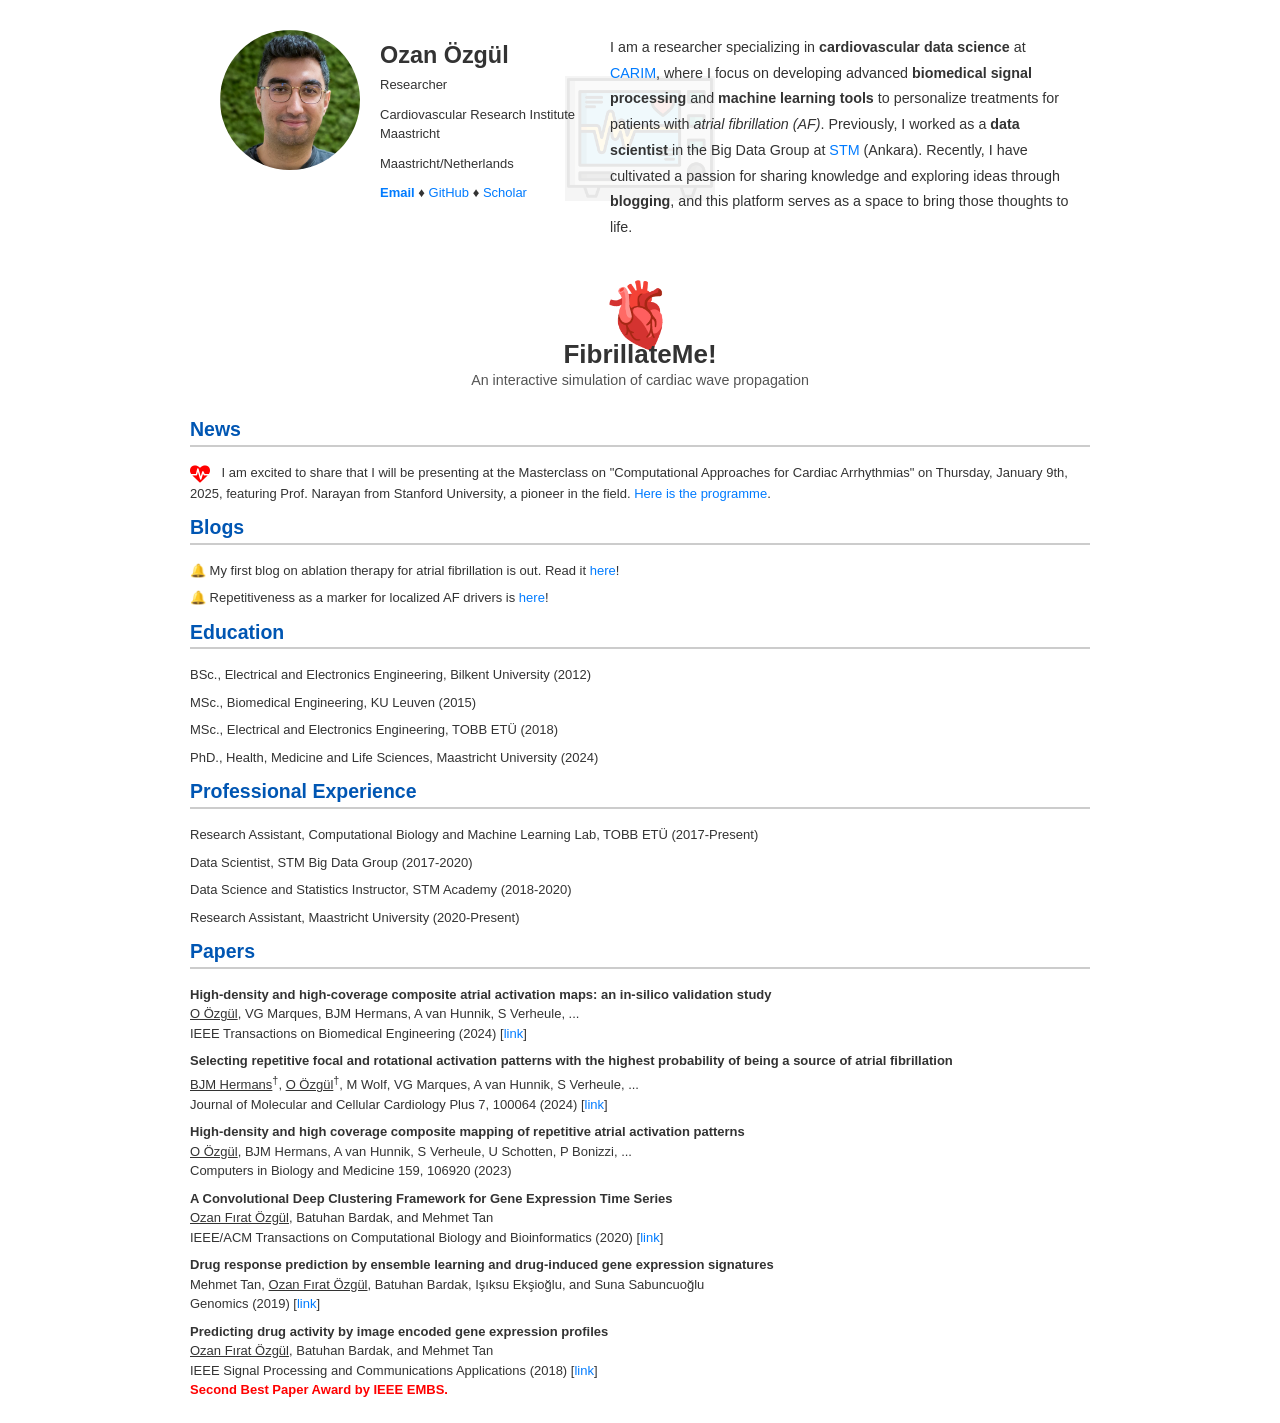
==== index.html @ d7123b3d "Update index.html" ====
<!DOCTYPE html>
<html lang="en">
<head>
    <meta charset="utf-8">
    <meta name="viewport" content="width=device-width, initial-scale=1">
    <title>Ozan Özgül</title>
    <link rel="shortcut icon" href="/favicon.ico" type="image/x-icon">
    <link rel="icon" href="/favicon.png" type="image/png">
    <link href="style.css" type="text/css" rel="stylesheet">
    <link rel="stylesheet" href="https://cdnjs.cloudflare.com/ajax/libs/font-awesome/4.7.0/css/font-awesome.min.css">

    <!-- Cache Control Meta Tags -->
    <meta http-equiv='cache-control' content='no-cache'>
    <meta http-equiv='expires' content='0'>
    <meta http-equiv='pragma' content='no-cache'>

    <style>
        body {
            font-family: Arial, sans-serif;
            line-height: 1.6;
            margin: 0;
            padding: 0;
            color: #333;
            background-color: #fff;
        }

        .container {
            width: 90%;
            max-width: 900px;
            margin: auto;
            overflow: hidden;
            padding: 10px 15px;
            position: relative;
        }

        header {
            display: flex;
            align-items: flex-start;
            justify-content: space-between;
            margin-bottom: 15px;
            border-radius: 8px;
            padding: 20px;
            background: url('9340015.png') no-repeat center center;
            background-size: 150px;
            background-blend-mode: lighten;
            background-color: rgba(255, 255, 255, 0.9);
            position: relative;
        }

        .profile_pic img {
            border-radius: 50%;
            width: 140px;
            height: 140px;
            object-fit: cover;
            margin-right: 20px;
        }

        .intro-left {
            display: flex;
            flex-direction: column;
            align-items: flex-start;
            flex: 1;
        }

        h1 {
            color: #333;
            font-size: 1.8em;
            margin-bottom: 5px;
        }

        p {
            margin: 5px 0;
        }

        a {
            color: #007bff;
            text-decoration: none;
        }

        a:hover {
            text-decoration: underline;
        }

        .intro-right {
            flex: 2;
            font-size: 1.1em;
            line-height: 1.8;
        }

        .sections h2 {
            color: #0056b3;
            border-bottom: 2px solid #ccc;
            padding-bottom: 5px;
            margin-top: 15px;
        }

        ul.bullet {
            list-style-type: none;
            padding-left: 0;
        }

        ul.bullet li {
            margin-bottom: 8px;
        }

        .news-icon {
            font-size: 20px;
            color: #ff0000;
            vertical-align: middle;
            margin-right: 8px;
        }

        .via {
            font-weight: bold;
        }

        /* Separator Styling */
        hr.section-divider {
            border: none;
            height: 5px;
            background-color: #007bff;
            margin: 20px 0;
        }
        

        /* Responsive Design for Smaller Screens */
        @media (max-width: 768px) {
            header {
                flex-direction: column;
                text-align: center;
            }

            .profile_pic img {
                width: 120px;
                height: 120px;
                margin-right: 0;
                margin-bottom: 15px;
            }

            .intro-left {
                text-align: center;
            }

            .intro-right {
                text-align: center;
                margin-top: 15px;
            }
        }
    </style>
</head>

<body>
<div class="container">
<header>
    <div class="profile_pic">
        <img src="1669374366018.jpeg" alt="Ozan Fırat Özgül Photo">
    </div>
    <div class="intro-left">
        <h1>Ozan Özgül</h1>
        <p>Researcher</p>
        <p>Cardiovascular Research Institute Maastricht</p>
        <p>Maastricht/Netherlands</p>
        <p>
            <a href="mailto:ozanfiratozgul@gmail.com"><span class="via">Email</span></a> ♦ 
            <a href="https://github.com/ozanfiratozgul">GitHub</a> ♦ 
            <a href="https://scholar.google.com/citations?user=QaXNAK4AAAAJ&hl=en&oi=ao">Scholar</a>
        </p>
    </div>
    <div class="intro-right">
        <p>
            I am a researcher specializing in <strong>cardiovascular data science</strong> at 
            <a href="https://www.carimmaastricht.nl/" target="_blank" rel="noopener">CARIM</a>, where I focus on developing advanced <strong>biomedical signal processing</strong> and 
            <strong>machine learning tools</strong> to personalize treatments for patients with <em>atrial fibrillation (AF)</em>. 
            Previously, I worked as a <strong>data scientist</strong> in the Big Data Group at 
            <a href="https://www.stm.com.tr/en/" target="_blank" rel="noopener">STM</a> (Ankara). Recently, I have cultivated a passion for sharing knowledge and exploring ideas 
            through <strong>blogging</strong>, and this platform serves as a space to bring those thoughts to life.
        </p>
    </div>
</header>

<div class="sections">

    <div style="text-align: center; margin: 40px 0 30px 0;">
      <a href="excitable_cells.html" target="_blank" rel="noopener" style="text-decoration: none;">
        <div style="font-size: 64px; color: crimson; animation: pulse 1.5s infinite; margin-bottom: 20px;">
          🫀
        </div>
        <div style="font-size: 2em; color: #333; font-weight: bold;">
          FibrillateMe!
        </div>
        <div style="font-size: 1.1em; color: #555; margin-top: 6px;">
          An interactive simulation of cardiac wave propagation
        </div>
      </a>
    </div>
    
    <style>
    @keyframes pulse {
      0% { transform: scale(1); }
      50% { transform: scale(1.12); }
      100% { transform: scale(1); }
    }
    </style>

    
    <style>
    @keyframes pulse {
      0% { transform: scale(1); }
      50% { transform: scale(1.1); }
      100% { transform: scale(1); }
    }
    </style>

    
    <h2 id="news"><strong>News</strong></h2>

    <ul class="bullet">
        <li>
            <i class="fa fa-heartbeat news-icon" aria-hidden="true"></i>
            I am excited to share that I will be presenting at the Masterclass on "Computational Approaches for Cardiac Arrhythmias" on Thursday, January 9th, 2025, featuring 
            Prof. Narayan from Stanford University, a pioneer in the field. 
            <a href="masterclassAmsterdamUMC.png" target="_blank" rel="noopener">Here is the programme</a>.
        </li>
        
    </ul>

    <h2 id="blogs"><strong>Blogs</strong></h2>
    <ul class="bullet">
        <li>
            🔔 My first blog on ablation therapy for atrial fibrillation is out. Read it 
            <a href="https://personalizeaf.net/a-better-target/" target="_blank" rel="noopener">here</a>!
        </li>
        <li>
            🔔 Repetitiveness as a marker for localized AF drivers is 
            <a href="https://personalizeaf.net/localized-af-drivers/" target="_blank" rel="noopener">here</a>!
        </li>

        <!--

        <li>
            🔔 Read my blog on 
            <a href="panpsychism_blog.html">Panpsychism: A Curious Perspective on Consciousness</a>. 
            A thought from my early dive into the philosophy of science.
        </li>
    </ul>
-->


    
    <h2 id="education"><strong>Education</strong></h2>
    <ul class="bullet">
        <li>BSc., Electrical and Electronics Engineering, Bilkent University (2012)</li>
        <li>MSc., Biomedical Engineering, KU Leuven (2015)</li>
        <li>MSc., Electrical and Electronics Engineering, TOBB ET&Uuml; (2018)</li>
        <li>PhD., Health, Medicine and Life Sciences, Maastricht University (2024)</li>
    </ul>

    <h2 id="experience"><strong>Professional Experience</strong></h2>
    <ul class="bullet">
        <li>Research Assistant, Computational Biology and Machine Learning Lab, TOBB ETÜ (2017-Present)</li>
        <li>Data Scientist, STM Big Data Group (2017-2020)</li>
        <li>Data Science and Statistics Instructor, STM Academy (2018-2020)</li>
        <li>Research Assistant, Maastricht University (2020-Present)</li>
    </ul>

    <h2 id="papers"><strong>Papers</strong></h2>
    <ul class="bullet">
        <li><strong>High-density and high-coverage composite atrial activation maps: an in-silico validation study</strong><br />
        <u>O Özgül</u>, VG Marques, BJM Hermans, A van Hunnik, S Verheule, ...<br />
        IEEE Transactions on Biomedical Engineering (2024) [<a href="https://ieeexplore.ieee.org/abstract/document/10623671" target="_self">link</a>]</li>

        <li><strong>Selecting repetitive focal and rotational activation patterns with the highest probability of being a source of atrial fibrillation</strong><br />
        <u>BJM Hermans</u><sup>†</sup>, <u>O Özgül</u><sup>†</sup>, M Wolf, VG Marques, A van Hunnik, S Verheule, ...<br />
        Journal of Molecular and Cellular Cardiology Plus 7, 100064 (2024) [<a href="https://www.sciencedirect.com/science/article/pii/S2772976124000047" target="_self">link</a>]</li>

        <li><strong>High-density and high coverage composite mapping of repetitive atrial activation patterns</strong><br />
        <u>O Özgül</u>, BJM Hermans, A van Hunnik, S Verheule, U Schotten, P Bonizzi, ...<br />
        Computers in Biology and Medicine 159, 106920 (2023)</li>

        <li><strong>A Convolutional Deep Clustering Framework for Gene Expression Time Series</strong><br />
        <u>Ozan Fırat &Ouml;zg&uuml;l</u>, Batuhan Bardak, and Mehmet Tan<br />
        IEEE/ACM Transactions on Computational Biology and Bioinformatics (2020) [<a href="https://ieeexplore.ieee.org/abstract/document/9075435" target="_self">link</a>]</li>

        <li><strong>Drug response prediction by ensemble learning and drug-induced gene expression signatures</strong><br />
        Mehmet Tan, <u>Ozan Fırat &Ouml;zg&uuml;l</u>, Batuhan Bardak, Işıksu Ekşioğlu, and Suna Sabuncuoğlu<br />
        Genomics (2019) [<a href="https://www.sciencedirect.com/science/article/pii/S0888754318302416" target="_self">link</a>]</li>

        <li><strong>Predicting drug activity by image encoded gene expression profiles</strong><br />
        <u>Ozan Fırat &Ouml;zg&uuml;l</u>, Batuhan Bardak, and Mehmet Tan<br />
        IEEE Signal Processing and Communications Applications (2018) [<a href="https://ieeexplore.ieee.org/abstract/document/8404799" target="_self">link</a>]<br />
        <strong style="color: red;">Second Best Paper Award by IEEE EMBS.</strong></li>
    </ul>


</div>
</div>
</body>
</html>
---- style.css ----
body {
    color: #000;
    font-family: "Arial",Verdana,sans-serif;
    font-weight: normal;
    background-color: #fff;
}

input:focus {outline:none !important;}
  
a {
  color:#07C;
  text-decoration:none;
  transition: color .2s ease;
}
  
a:hover {
  text-decoration: underline;
}

.container{
    width: 600px;
    font-size: 13px;
    margin: 0 auto;
    vertical-align: middle;
    text-align: left;
    overflow: hidden;
    margin-bottom: .5em;
    line-height: 1.5em;
    padding-bottom:2em
}
  
name {
    font-size: 1.6em;
    line-height:1em;
}
  
#intro-text {
  margin-top: 3em;
  margin-bottom:2em;  
  text-align: left;
  display: block;
}

.profile_pic img{
    width: 152px;
    border-radius: 1%;
    margin: 0px 0px 0px 10px;
    float: right;
    height: auto;
    padding: 0px;
}

.sections {
  /*overflow: hidden;*/
  padding-left: 0em;
  padding-right: 0em;
  margin-top: 1em;
}

.subsection {
  color: #000;
  font-size: 1.1em;
  font-weight:bold;
}

.subsection a {
  color: #000;
  text-decoration: none;
  font-size: 1em;
}

.subsection a:hover {
  color: #000;
  text-decoration: none;
  font-size: 1em;
}

.breadcrumb {
  /*margin-bottom: 2em;*/
  /* text-transform: uppercase; */
  /* padding-bottom: 0.6em; */
  padding-top: 1.5em;
  font-size: 0.9em;
  /* border-bottom: 1px dotted #eee; */
}

.breadcrumb a {
  /*font-weight: 700;
  color: #fff;*/
  /*line-height: 1.5em;*/
  color: #bbb;
  text-decoration: none;
  font-size: 1em;
}

.breadcrumb a:hover {
  color: #ca1e00;
}

.breadcrumb h1
{
    font-weight:normal;
    display:inline;
    font-size: 1.1em;
}

.topnav
{
    display: inline;
    /*text-align:right;*/
    float:right;
}

.topnav a {
    color: #bbb;
}

nav {
    margin:0 auto;
}

nav ul
{
    margin-top:0;
    margin-bottom:0;
    margin-right:0;
    padding-right:0;
    padding-left:0;
}

nav ul li {
  display: inline-block;
  /*margin-left: 0.5em;
  margin-right: 0.5em;*/
  padding-left:0.5em;
  font-size: 1.1em;
  margin-bottom: 0;
}

blockquote {
  padding: 0px 30px 0px 30px;
  font-size: 90%;
  color:#666;
}

	
@media screen and (max-width:700px) {
  .container {
    width: 90%;
  }
}

@media screen and (max-width:520px) {

.container {
    width: 90%;
  }

.profile_pic img {
    /*display: none;*/
}
}
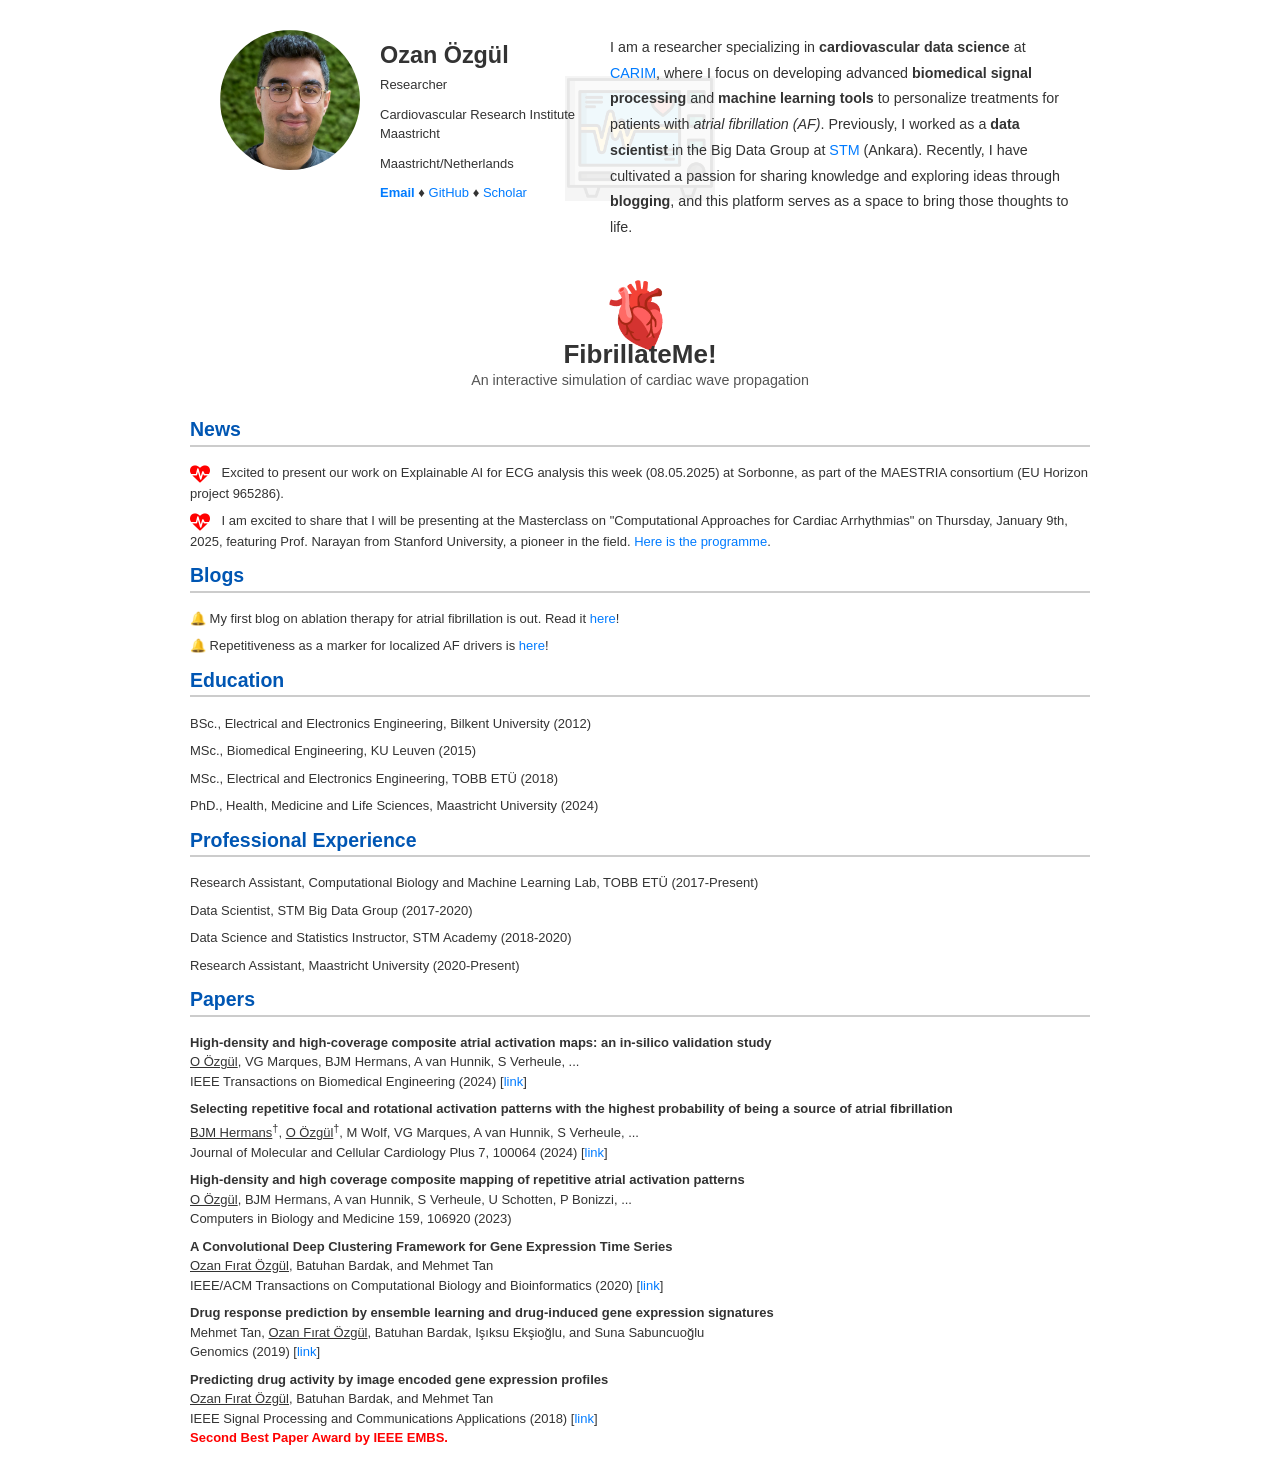
==== commit 94ebc5fb: "Update index.html" ====
--- a/index.html
+++ b/index.html
@@ -197,7 +197,7 @@
     <style>
     @keyframes pulse {
       0% { transform: scale(1); }
-      50% { transform: scale(1.12); }
+      50% { transform: scale(1.20); }
       100% { transform: scale(1); }
     }
     </style>
@@ -217,6 +217,9 @@
     <ul class="bullet">
         <li>
             <i class="fa fa-heartbeat news-icon" aria-hidden="true"></i>
+            Excited to present our work on Explainable AI for ECG analysis this week (08.05.2025) at Sorbonne, as part of the MAESTRIA consortium (EU Horizon project 965286).        </li>
+        <li>
+            <i class="fa fa-heartbeat news-icon" aria-hidden="true"></i>
             I am excited to share that I will be presenting at the Masterclass on "Computational Approaches for Cardiac Arrhythmias" on Thursday, January 9th, 2025, featuring 
             Prof. Narayan from Stanford University, a pioneer in the field. 
             <a href="masterclassAmsterdamUMC.png" target="_blank" rel="noopener">Here is the programme</a>.
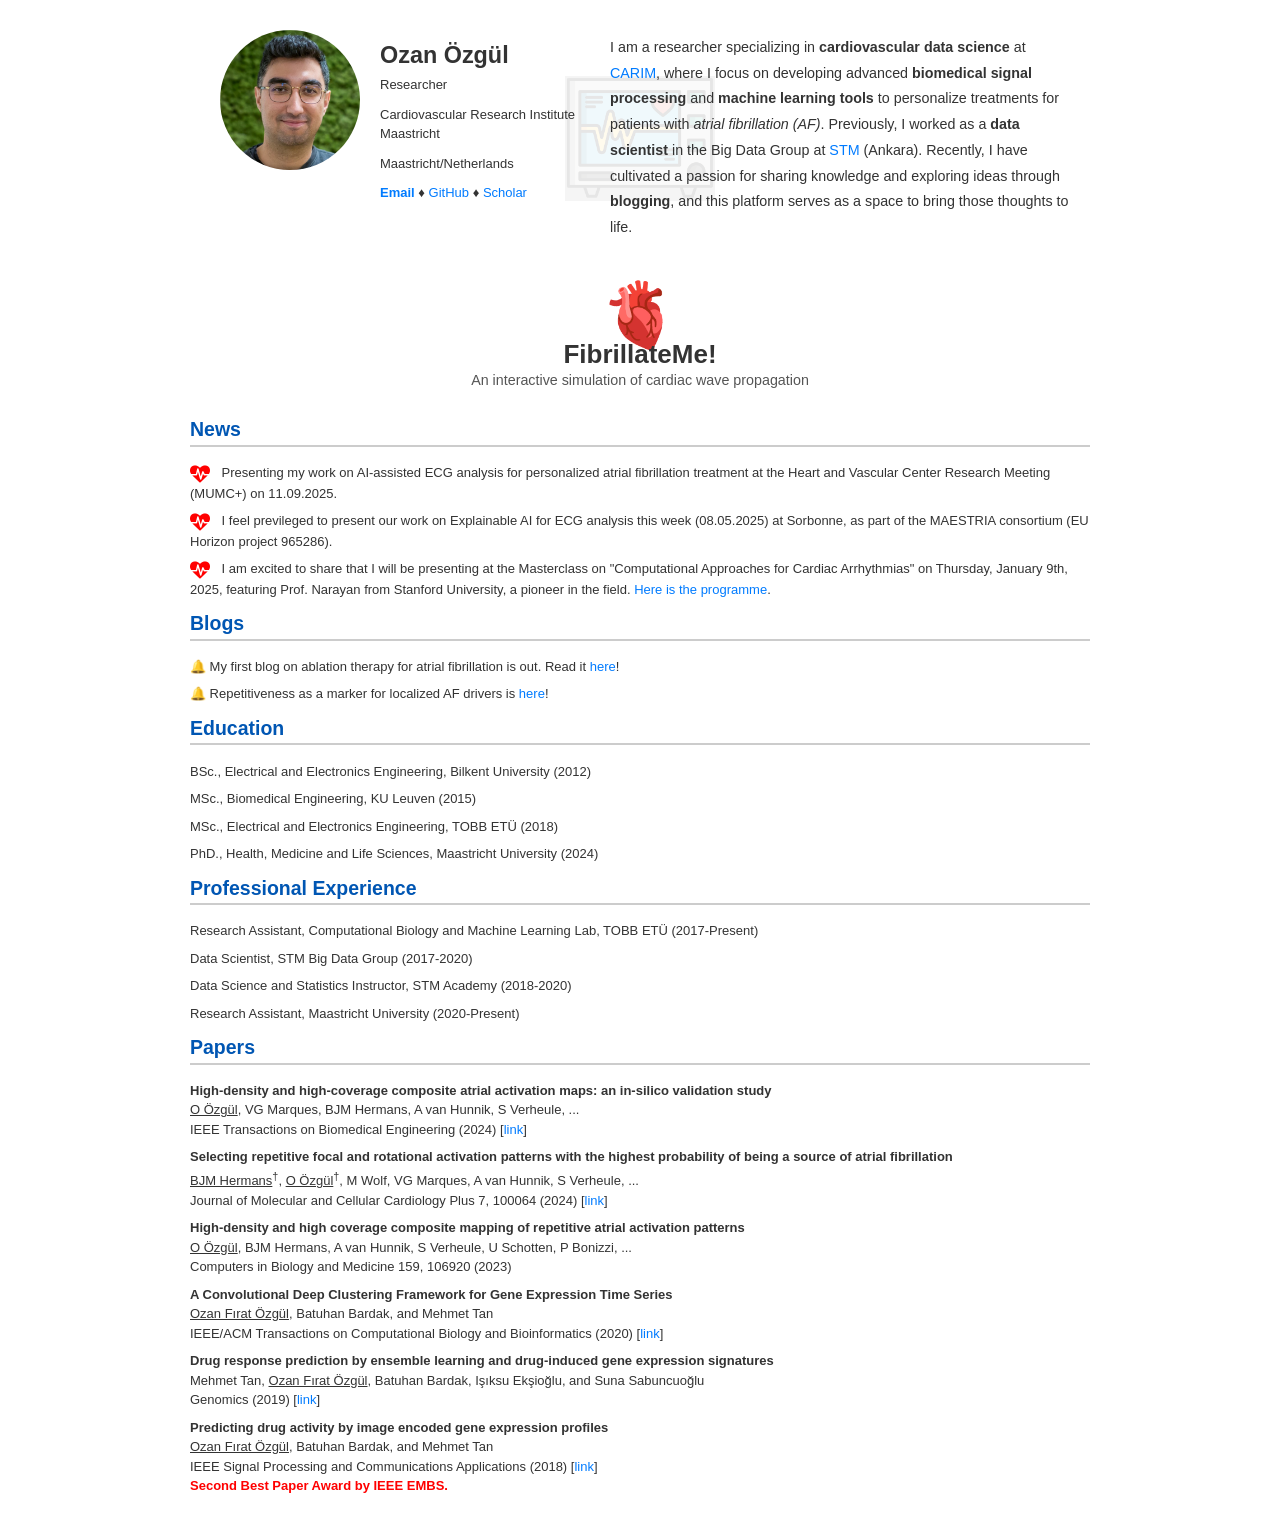
==== commit 5959725e: "Update index.html" ====
--- a/index.html
+++ b/index.html
@@ -215,9 +215,12 @@
     <h2 id="news"><strong>News</strong></h2>
 
     <ul class="bullet">
-        <li>
+         <li>
             <i class="fa fa-heartbeat news-icon" aria-hidden="true"></i>
-            Excited to present our work on Explainable AI for ECG analysis this week (08.05.2025) at Sorbonne, as part of the MAESTRIA consortium (EU Horizon project 965286).        </li>
+            Presenting my work on AI-assisted ECG analysis for personalized atrial fibrillation treatment at the Heart and Vascular Center Research Meeting (MUMC+) on 11.09.2025.  </li>
+        <li>
+            <i class="fa fa-heartbeat news-icon" aria-hidden="true"></i>
+            I feel previleged to present our work on Explainable AI for ECG analysis this week (08.05.2025) at Sorbonne, as part of the MAESTRIA consortium (EU Horizon project 965286).        </li>
         <li>
             <i class="fa fa-heartbeat news-icon" aria-hidden="true"></i>
             I am excited to share that I will be presenting at the Masterclass on "Computational Approaches for Cardiac Arrhythmias" on Thursday, January 9th, 2025, featuring 
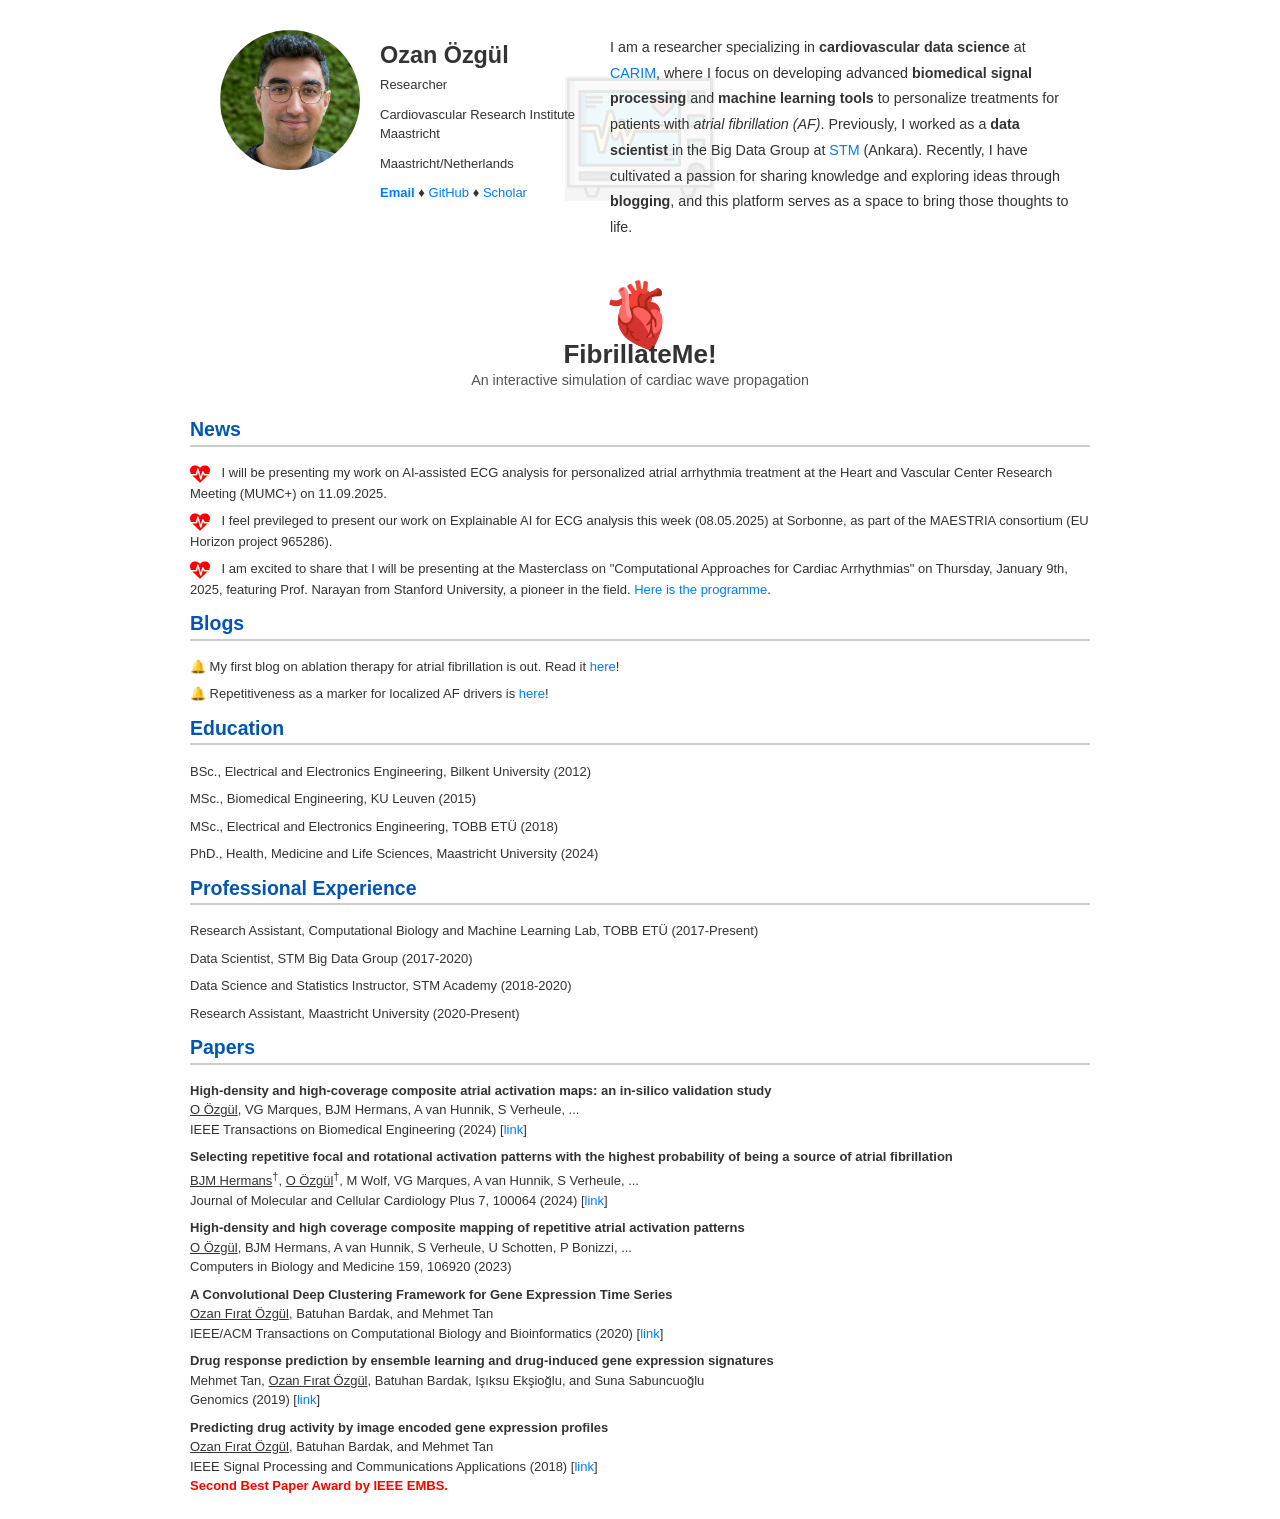
==== commit be4266c4: "Update index.html" ====
--- a/index.html
+++ b/index.html
@@ -217,7 +217,7 @@
     <ul class="bullet">
          <li>
             <i class="fa fa-heartbeat news-icon" aria-hidden="true"></i>
-            Presenting my work on AI-assisted ECG analysis for personalized atrial fibrillation treatment at the Heart and Vascular Center Research Meeting (MUMC+) on 11.09.2025.  </li>
+            I will be presenting my work on AI-assisted ECG analysis for personalized atrial arrhythmia treatment at the Heart and Vascular Center Research Meeting (MUMC+) on 11.09.2025.  </li>
         <li>
             <i class="fa fa-heartbeat news-icon" aria-hidden="true"></i>
             I feel previleged to present our work on Explainable AI for ECG analysis this week (08.05.2025) at Sorbonne, as part of the MAESTRIA consortium (EU Horizon project 965286).        </li>
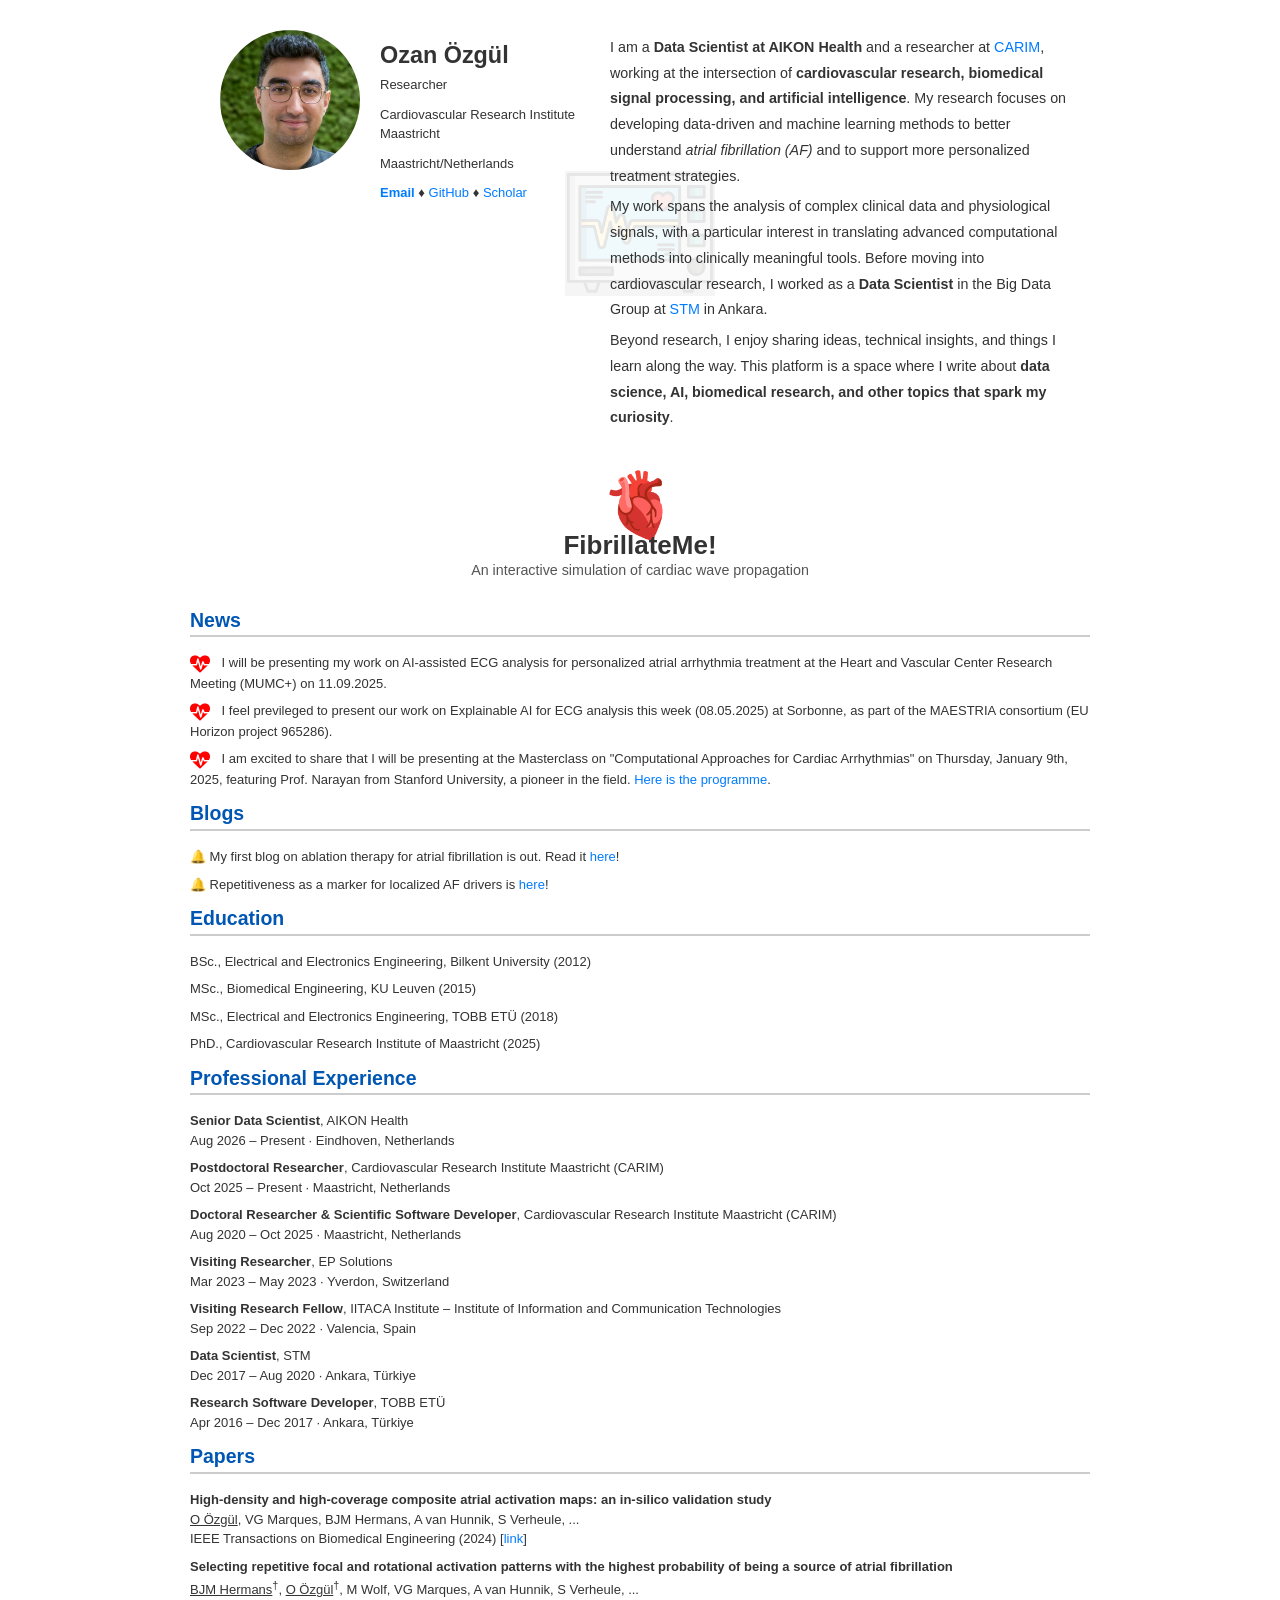
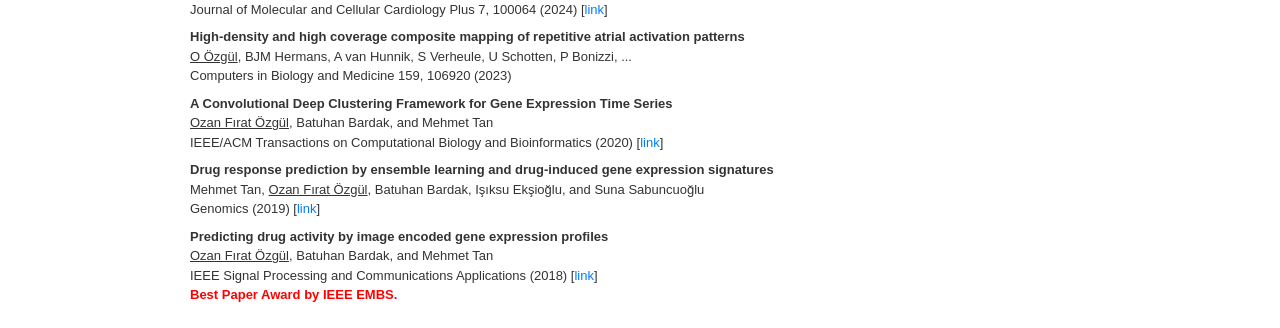
==== commit 62ff2100: "Revise professional summary and experience section Updated professional title and experience details" ====
--- a/index.html
+++ b/index.html
@@ -168,12 +168,23 @@
     </div>
     <div class="intro-right">
         <p>
-            I am a researcher specializing in <strong>cardiovascular data science</strong> at 
-            <a href="https://www.carimmaastricht.nl/" target="_blank" rel="noopener">CARIM</a>, where I focus on developing advanced <strong>biomedical signal processing</strong> and 
-            <strong>machine learning tools</strong> to personalize treatments for patients with <em>atrial fibrillation (AF)</em>. 
-            Previously, I worked as a <strong>data scientist</strong> in the Big Data Group at 
-            <a href="https://www.stm.com.tr/en/" target="_blank" rel="noopener">STM</a> (Ankara). Recently, I have cultivated a passion for sharing knowledge and exploring ideas 
-            through <strong>blogging</strong>, and this platform serves as a space to bring those thoughts to life.
+            I am a <strong>Data Scientist at AIKON Health</strong> and a researcher at 
+            <a href="https://www.carimmaastricht.nl/" target="_blank" rel="noopener">CARIM</a>, 
+            working at the intersection of <strong>cardiovascular research, biomedical signal processing, and artificial intelligence</strong>. 
+            My research focuses on developing data-driven and machine learning methods to better understand 
+            <em>atrial fibrillation (AF)</em> and to support more personalized treatment strategies.
+        </p>
+        
+        <p>
+            My work spans the analysis of complex clinical data and physiological signals, with a particular interest in 
+            translating advanced computational methods into clinically meaningful tools. Before moving into cardiovascular research, 
+            I worked as a <strong>Data Scientist</strong> in the Big Data Group at 
+            <a href="https://www.stm.com.tr/en/" target="_blank" rel="noopener">STM</a> in Ankara.
+        </p>
+        
+        <p>
+            Beyond research, I enjoy sharing ideas, technical insights, and things I learn along the way. 
+            This platform is a space where I write about <strong>data science, AI, biomedical research, and other topics that spark my curiosity</strong>.
         </p>
     </div>
 </header>
@@ -252,21 +263,59 @@
 -->
 
 
-    
     <h2 id="education"><strong>Education</strong></h2>
     <ul class="bullet">
         <li>BSc., Electrical and Electronics Engineering, Bilkent University (2012)</li>
         <li>MSc., Biomedical Engineering, KU Leuven (2015)</li>
         <li>MSc., Electrical and Electronics Engineering, TOBB ET&Uuml; (2018)</li>
-        <li>PhD., Health, Medicine and Life Sciences, Maastricht University (2024)</li>
+        <li>PhD., Cardiovascular Research Institute of Maastricht (2025)</li>
     </ul>
 
     <h2 id="experience"><strong>Professional Experience</strong></h2>
-    <ul class="bullet">
-        <li>Research Assistant, Computational Biology and Machine Learning Lab, TOBB ETÜ (2017-Present)</li>
-        <li>Data Scientist, STM Big Data Group (2017-2020)</li>
-        <li>Data Science and Statistics Instructor, STM Academy (2018-2020)</li>
-        <li>Research Assistant, Maastricht University (2020-Present)</li>
+    
+    <ul class="bullet">
+        <li>
+            <strong>Senior Data Scientist</strong>, AIKON Health
+            <br>
+            <span>Aug 2026 – Present · Eindhoven, Netherlands</span>
+        </li>
+    
+        <li>
+            <strong>Postdoctoral Researcher</strong>, Cardiovascular Research Institute Maastricht (CARIM)
+            <br>
+            <span>Oct 2025 – Present · Maastricht, Netherlands</span>
+        </li>
+    
+        <li>
+            <strong>Doctoral Researcher &amp; Scientific Software Developer</strong>, 
+            Cardiovascular Research Institute Maastricht (CARIM)
+            <br>
+            <span>Aug 2020 – Oct 2025 · Maastricht, Netherlands</span>
+        </li>
+    
+        <li>
+            <strong>Visiting Researcher</strong>, EP Solutions
+            <br>
+            <span>Mar 2023 – May 2023 · Yverdon, Switzerland</span>
+        </li>
+    
+        <li>
+            <strong>Visiting Research Fellow</strong>, IITACA Institute – Institute of Information and Communication Technologies
+            <br>
+            <span>Sep 2022 – Dec 2022 · Valencia, Spain</span>
+        </li>
+    
+        <li>
+            <strong>Data Scientist</strong>, STM
+            <br>
+            <span>Dec 2017 – Aug 2020 · Ankara, Türkiye</span>
+        </li>
+    
+        <li>
+            <strong>Research Software Developer</strong>, TOBB ETÜ
+            <br>
+            <span>Apr 2016 – Dec 2017 · Ankara, Türkiye</span>
+        </li>
     </ul>
 
     <h2 id="papers"><strong>Papers</strong></h2>
@@ -294,7 +343,7 @@
         <li><strong>Predicting drug activity by image encoded gene expression profiles</strong><br />
         <u>Ozan Fırat &Ouml;zg&uuml;l</u>, Batuhan Bardak, and Mehmet Tan<br />
         IEEE Signal Processing and Communications Applications (2018) [<a href="https://ieeexplore.ieee.org/abstract/document/8404799" target="_self">link</a>]<br />
-        <strong style="color: red;">Second Best Paper Award by IEEE EMBS.</strong></li>
+        <strong style="color: red;"> Best Paper Award by IEEE EMBS.</strong></li>
     </ul>
 
 
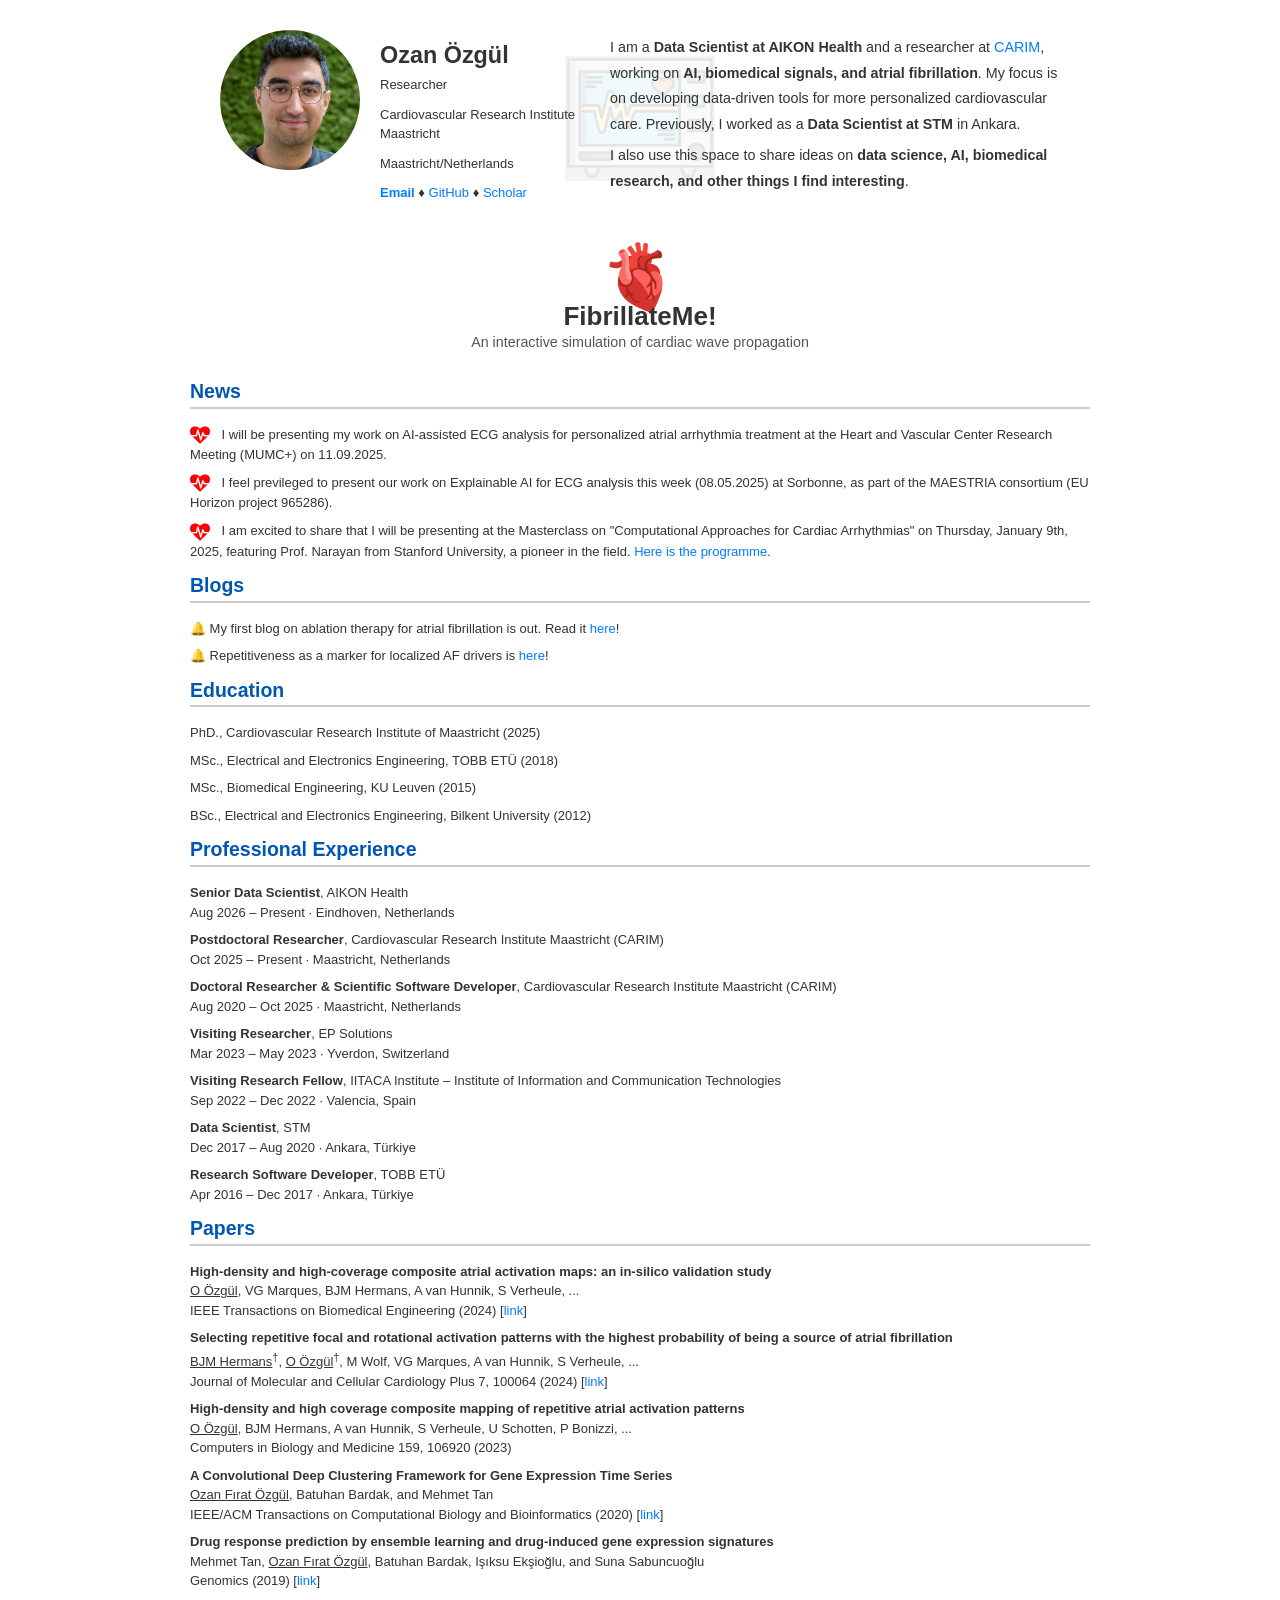
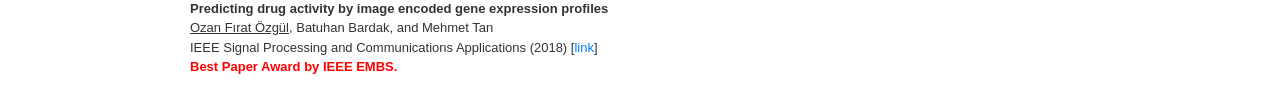
==== commit 91663c50: "Revise introduction and education sections in index.html Updated professional summary and education " ====
--- a/index.html
+++ b/index.html
@@ -168,23 +168,16 @@
     </div>
     <div class="intro-right">
         <p>
-            I am a <strong>Data Scientist at AIKON Health</strong> and a researcher at 
-            <a href="https://www.carimmaastricht.nl/" target="_blank" rel="noopener">CARIM</a>, 
-            working at the intersection of <strong>cardiovascular research, biomedical signal processing, and artificial intelligence</strong>. 
-            My research focuses on developing data-driven and machine learning methods to better understand 
-            <em>atrial fibrillation (AF)</em> and to support more personalized treatment strategies.
+            I am a <strong>Data Scientist at AIKON Health</strong> and a researcher at
+            <a href="https://www.carimmaastricht.nl/" target="_blank" rel="noopener">CARIM</a>,
+            working on <strong>AI, biomedical signals, and atrial fibrillation</strong>.
+            My focus is on developing data-driven tools for more personalized cardiovascular care.
+            Previously, I worked as a <strong>Data Scientist at STM</strong> in Ankara.
         </p>
         
         <p>
-            My work spans the analysis of complex clinical data and physiological signals, with a particular interest in 
-            translating advanced computational methods into clinically meaningful tools. Before moving into cardiovascular research, 
-            I worked as a <strong>Data Scientist</strong> in the Big Data Group at 
-            <a href="https://www.stm.com.tr/en/" target="_blank" rel="noopener">STM</a> in Ankara.
-        </p>
-        
-        <p>
-            Beyond research, I enjoy sharing ideas, technical insights, and things I learn along the way. 
-            This platform is a space where I write about <strong>data science, AI, biomedical research, and other topics that spark my curiosity</strong>.
+            I also use this space to share ideas on <strong>data science, AI, biomedical research,
+            and other things I find interesting</strong>.
         </p>
     </div>
 </header>
@@ -265,10 +258,10 @@
 
     <h2 id="education"><strong>Education</strong></h2>
     <ul class="bullet">
+        <li>PhD., Cardiovascular Research Institute of Maastricht (2025)</li>
+        <li>MSc., Electrical and Electronics Engineering, TOBB ET&Uuml; (2018)</li>
+        <li>MSc., Biomedical Engineering, KU Leuven (2015)</li>
         <li>BSc., Electrical and Electronics Engineering, Bilkent University (2012)</li>
-        <li>MSc., Biomedical Engineering, KU Leuven (2015)</li>
-        <li>MSc., Electrical and Electronics Engineering, TOBB ET&Uuml; (2018)</li>
-        <li>PhD., Cardiovascular Research Institute of Maastricht (2025)</li>
     </ul>
 
     <h2 id="experience"><strong>Professional Experience</strong></h2>
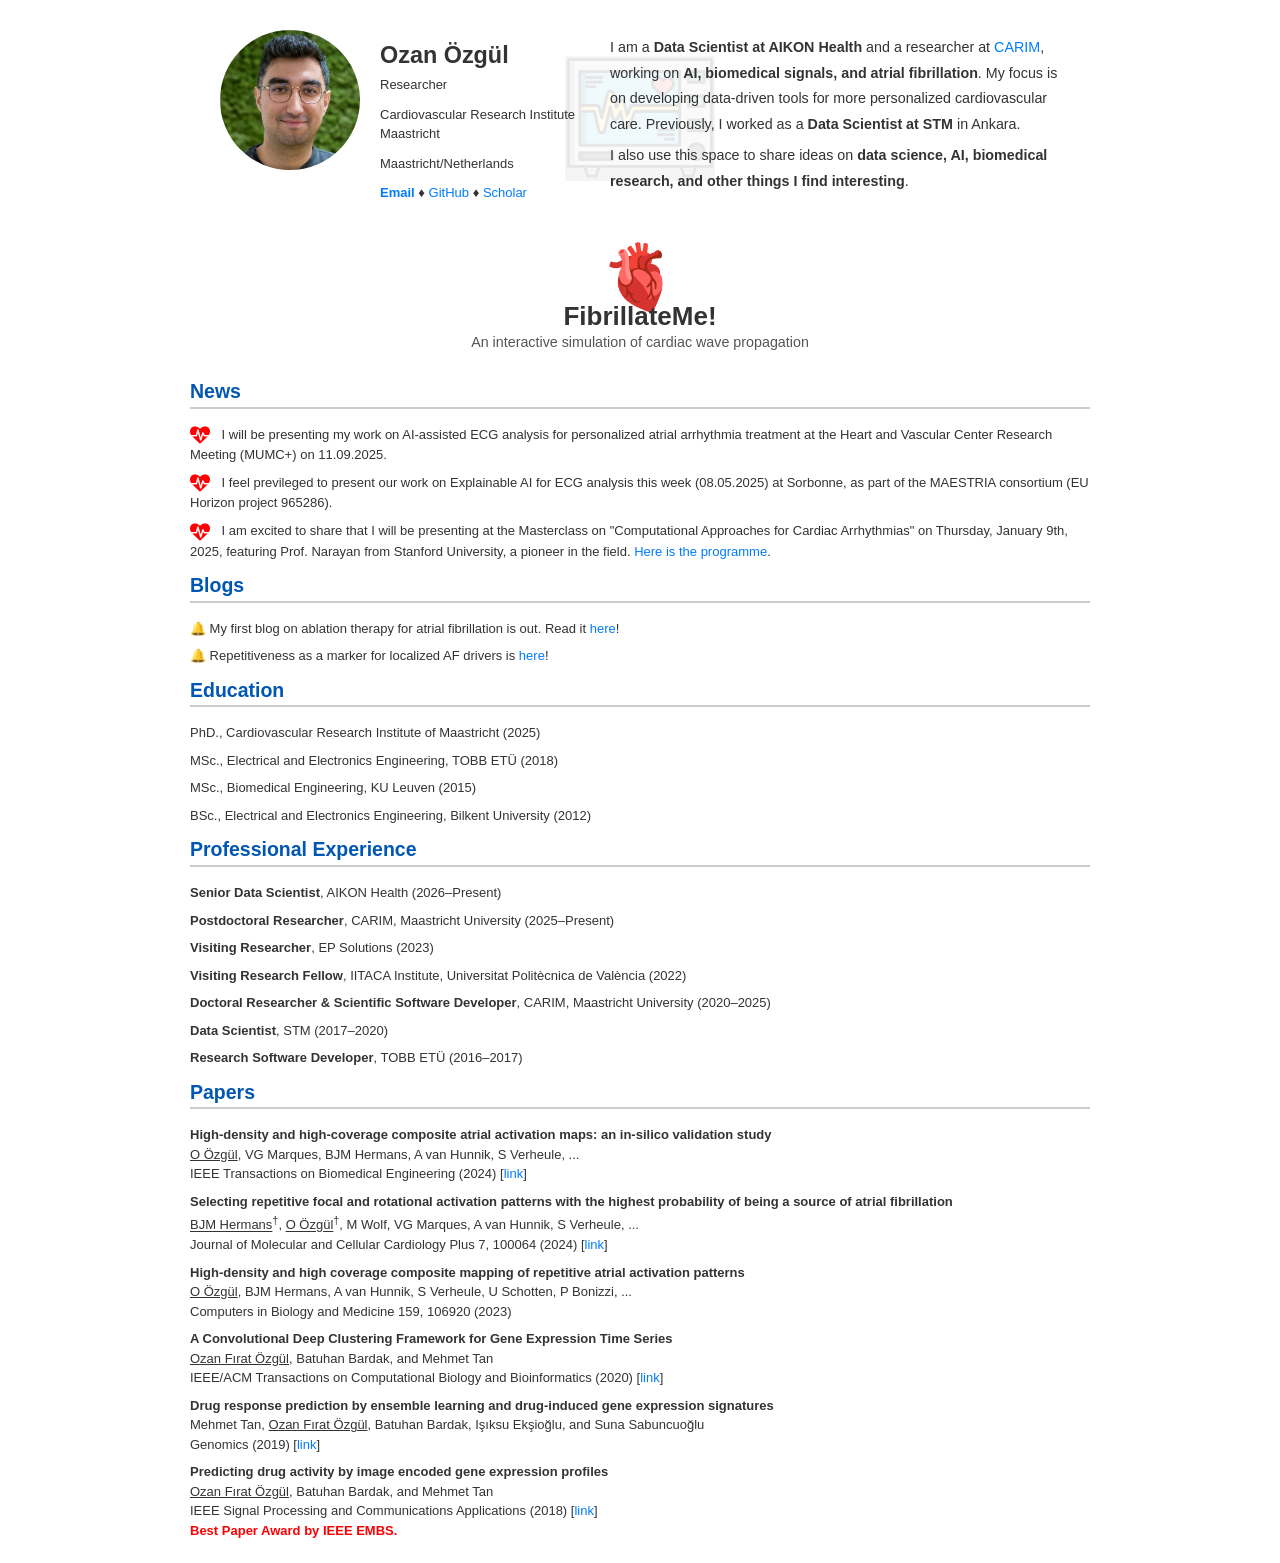
==== commit f27a30d7: "Revise professional experience list in index.html Updated professional experience section with conci" ====
--- a/index.html
+++ b/index.html
@@ -263,52 +263,17 @@
         <li>MSc., Biomedical Engineering, KU Leuven (2015)</li>
         <li>BSc., Electrical and Electronics Engineering, Bilkent University (2012)</li>
     </ul>
-
+    
     <h2 id="experience"><strong>Professional Experience</strong></h2>
     
     <ul class="bullet">
-        <li>
-            <strong>Senior Data Scientist</strong>, AIKON Health
-            <br>
-            <span>Aug 2026 – Present · Eindhoven, Netherlands</span>
-        </li>
-    
-        <li>
-            <strong>Postdoctoral Researcher</strong>, Cardiovascular Research Institute Maastricht (CARIM)
-            <br>
-            <span>Oct 2025 – Present · Maastricht, Netherlands</span>
-        </li>
-    
-        <li>
-            <strong>Doctoral Researcher &amp; Scientific Software Developer</strong>, 
-            Cardiovascular Research Institute Maastricht (CARIM)
-            <br>
-            <span>Aug 2020 – Oct 2025 · Maastricht, Netherlands</span>
-        </li>
-    
-        <li>
-            <strong>Visiting Researcher</strong>, EP Solutions
-            <br>
-            <span>Mar 2023 – May 2023 · Yverdon, Switzerland</span>
-        </li>
-    
-        <li>
-            <strong>Visiting Research Fellow</strong>, IITACA Institute – Institute of Information and Communication Technologies
-            <br>
-            <span>Sep 2022 – Dec 2022 · Valencia, Spain</span>
-        </li>
-    
-        <li>
-            <strong>Data Scientist</strong>, STM
-            <br>
-            <span>Dec 2017 – Aug 2020 · Ankara, Türkiye</span>
-        </li>
-    
-        <li>
-            <strong>Research Software Developer</strong>, TOBB ETÜ
-            <br>
-            <span>Apr 2016 – Dec 2017 · Ankara, Türkiye</span>
-        </li>
+        <li><strong>Senior Data Scientist</strong>, AIKON Health (2026–Present)</li>
+        <li><strong>Postdoctoral Researcher</strong>, CARIM, Maastricht University (2025–Present)</li>
+        <li><strong>Visiting Researcher</strong>, EP Solutions (2023)</li>
+        <li><strong>Visiting Research Fellow</strong>, IITACA Institute, Universitat Politècnica de València (2022)</li>
+        <li><strong>Doctoral Researcher &amp; Scientific Software Developer</strong>, CARIM, Maastricht University (2020–2025)</li>
+        <li><strong>Data Scientist</strong>, STM (2017–2020)</li>
+        <li><strong>Research Software Developer</strong>, TOBB ETÜ (2016–2017)</li>
     </ul>
 
     <h2 id="papers"><strong>Papers</strong></h2>
